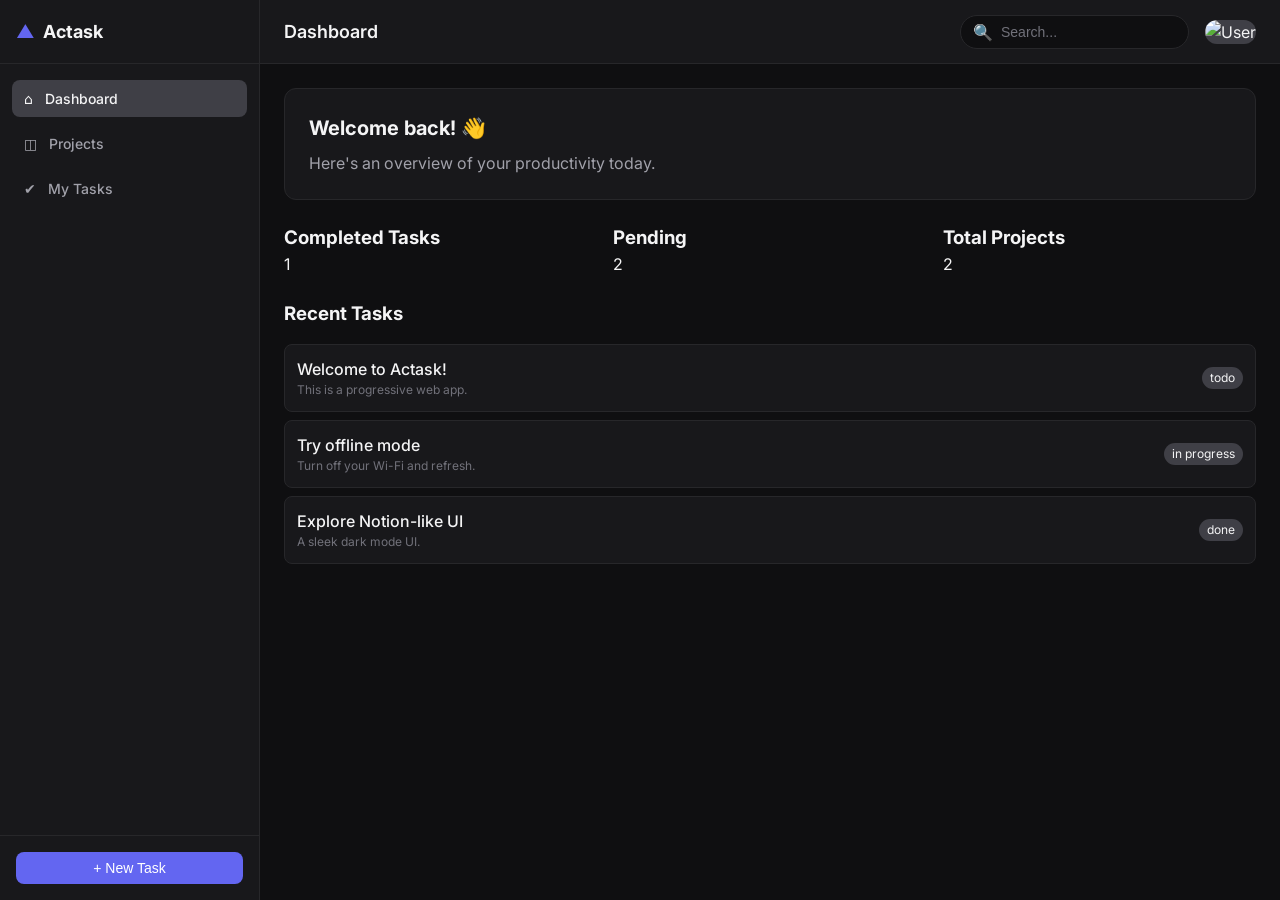
==== index.html @ 81d8a4bd "feat: add CRUD task feature" ====
<!DOCTYPE html>
<html lang="en">

<head>
    <meta charset="UTF-8">
    <meta name="viewport" content="width=device-width, initial-scale=1.0, maximum-scale=1.0, user-scalable=no">
    <title>Actask - Progressive Task Management</title>

    <!-- PWA Meta Tags -->
    <meta name="theme-color" content="#121212">
    <meta name="description" content="A powerful, highly-responsive project and task management application.">
    <link rel="manifest" href="/manifest.json">
    <link rel="icon"
        href="[data-uri]">

    <!-- Fonts: Inter for a clean, modern look -->
    <link rel="preconnect" href="https://fonts.googleapis.com">
    <link rel="preconnect" href="https://fonts.gstatic.com" crossorigin>
    <link href="https://fonts.googleapis.com/css2?family=Inter:wght@300;400;500;600;700&display=swap" rel="stylesheet">

    <!-- Styles -->
    <link rel="stylesheet" href="/styles/variables.css">
    <link rel="stylesheet" href="/styles/main.css">
</head>

<body>

    <div id="app" class="app-container">
        <!-- Sidebar Navigation -->
        <aside class="sidebar">
            <div class="sidebar-header">
                <div class="logo">
                    <span class="logo-icon">▲</span>
                    <span class="logo-text">Actask</span>
                </div>
            </div>
            <nav class="sidebar-nav">
                <a href="#" class="nav-item active" data-view="dashboard">
                    <span class="icon">⌂</span> Dashboard
                </a>
                <a href="#" class="nav-item" data-view="projects">
                    <span class="icon">◫</span> Projects
                </a>
                <a href="#" class="nav-item" data-view="tasks">
                    <span class="icon">✔</span> My Tasks
                </a>
            </nav>
            <div class="sidebar-footer">
                <button class="btn btn-primary w-100" id="btnNewTask">
                    + New Task
                </button>
            </div>
        </aside>

        <!-- Main Content Area -->
        <main class="main-content">
            <header class="topbar">
                <div class="topbar-left">
                    <button class="menu-toggle d-md-none" id="btnMenuToggle">☰</button>
                    <h1 class="page-title" id="pageTitle">Dashboard</h1>
                </div>
                <div class="topbar-right">
                    <div class="search-bar">
                        <span class="icon">🔍</span>
                        <input type="text" placeholder="Search...">
                    </div>
                    <div class="user-profile">
                        <img src="https://api.dicebear.com/7.x/avataaars/svg?seed=Felix" alt="User" class="avatar">
                    </div>
                </div>
            </header>

            <div class="content-view" id="contentView">
                <!-- Dynamic Content Injected Here -->
            </div>
        </main>
    </div>

    <!-- Modals Overlay -->
    <div class="modal-overlay" id="modalOverlay" style="display: none;"></div>

    <!-- Scripts -->
    <script type="module" src="/scripts/app.js"></script>
    <script>
        // Check that service workers are supported
        if ('serviceWorker' in navigator) {
            window.addEventListener('load', () => {
                navigator.serviceWorker.register('/sw.js').then(registration => {
                    console.log('SW registered: ', registration);
                }).catch(registrationError => {
                    console.log('SW registration failed: ', registrationError);
                });
            });
        }
    </script>
</body>

</html>
---- styles/variables.css ----
/* 
   Actask Design System - Variables
   A sleek, native-feel dark mode with highly polished color tokens 
*/

:root {
    /* Color Palette - Dark Mode Primary */
    --bg-base: #0f0f11;
    --bg-surface: #18181b;
    --bg-surface-hover: #27272a;
    --bg-surface-active: #3f3f46;
    
    --border-subtle: #27272a;
    --border-strong: #3f3f46;

    /* Text Colors */
    --text-primary: #f4f4f5;
    --text-secondary: #a1a1aa;
    --text-muted: #71717a;

    /* Accents (Indigo/Violet tint for a premium software feel) */
    --accent-primary: #6366f1;
    --accent-primary-hover: #4f46e5;
    --accent-primary-active: #4338ca;
    
    /* Semantic Colors */
    --color-success: #10b981;
    --color-warning: #f59e0b;
    --color-danger: #ef4444;
    --color-info: #3b82f6;

    /* Typography */
    --font-family-body: 'Inter', system-ui, -apple-system, sans-serif;
    --font-size-xs: 0.75rem;
    --font-size-sm: 0.875rem;
    --font-size-base: 1rem;
    --font-size-lg: 1.125rem;
    --font-size-xl: 1.25rem;
    --font-size-2xl: 1.5rem;
    --font-size-3xl: 1.875rem;

    /* Spacing */
    --space-1: 0.25rem;
    --space-2: 0.5rem;
    --space-3: 0.75rem;
    --space-4: 1rem;
    --space-5: 1.25rem;
    --space-6: 1.5rem;
    --space-8: 2rem;
    --space-10: 2.5rem;
    --space-12: 3rem;

    /* Radii */
    --radius-sm: 0.375rem;
    --radius-md: 0.5rem;
    --radius-lg: 0.75rem;
    --radius-full: 9999px;

    /* Shadows */
    --shadow-sm: 0 1px 2px 0 rgba(0, 0, 0, 0.4);
    --shadow-base: 0 4px 6px -1px rgba(0, 0, 0, 0.4), 0 2px 4px -1px rgba(0, 0, 0, 0.2);
    --shadow-lg: 0 10px 15px -3px rgba(0, 0, 0, 0.5), 0 4px 6px -2px rgba(0, 0, 0, 0.3);
    
    /* Transitions */
    --transition-fast: 150ms cubic-bezier(0.4, 0, 0.2, 1);
    --transition-base: 250ms cubic-bezier(0.4, 0, 0.2, 1);
    
    /* Layout Dimensions */
    --sidebar-width: 260px;
    --topbar-height: 64px;
}
---- styles/main.css ----
/* 
   Actask Global Styles
*/

* {
    box-sizing: border-box;
    margin: 0;
    padding: 0;
}

body {
    font-family: var(--font-family-body);
    background-color: var(--bg-base);
    color: var(--text-primary);
    line-height: 1.5;
    -webkit-font-smoothing: antialiased;
    -moz-osx-font-smoothing: grayscale;
    overflow: hidden;
    /* Prevent body scroll, manage within app-container */
}

/* App Layout */
.app-container {
    display: flex;
    height: 100vh;
    width: 100vw;
    overflow: hidden;
}

/* Sidebar */
.sidebar {
    width: var(--sidebar-width);
    background-color: var(--bg-surface);
    border-right: 1px solid var(--border-subtle);
    display: flex;
    flex-direction: column;
    transition: transform var(--transition-base);
    z-index: 40;
}

.sidebar-header {
    height: var(--topbar-height);
    display: flex;
    align-items: center;
    padding: 0 var(--space-4);
    border-bottom: 1px solid var(--border-subtle);
}

.logo {
    display: flex;
    align-items: center;
    gap: var(--space-2);
    font-weight: 700;
    font-size: var(--font-size-lg);
    color: var(--text-primary);
}

.logo-icon {
    color: var(--accent-primary);
}

.sidebar-nav {
    flex: 1;
    padding: var(--space-4) var(--space-3);
    display: flex;
    flex-direction: column;
    gap: var(--space-2);
    overflow-y: auto;
}

.nav-item {
    display: flex;
    align-items: center;
    gap: var(--space-3);
    padding: var(--space-2) var(--space-3);
    color: var(--text-secondary);
    text-decoration: none;
    border-radius: var(--radius-md);
    font-size: var(--font-size-sm);
    font-weight: 500;
    transition: background-color var(--transition-fast), color var(--transition-fast);
}

.nav-item:hover {
    background-color: var(--bg-surface-hover);
    color: var(--text-primary);
}

.nav-item.active {
    background-color: var(--bg-surface-active);
    color: var(--text-primary);
}

.sidebar-footer {
    padding: var(--space-4);
    border-top: 1px solid var(--border-subtle);
}

/* Main Content */
.main-content {
    flex: 1;
    display: flex;
    flex-direction: column;
    min-width: 0;
    /* Important for preventing flex children from pushing out of bounds */
}

/* Topbar */
.topbar {
    height: var(--topbar-height);
    background-color: var(--bg-surface);
    border-bottom: 1px solid var(--border-subtle);
    display: flex;
    align-items: center;
    justify-content: space-between;
    padding: 0 var(--space-6);
    z-index: 30;
}

.topbar-left,
.topbar-right {
    display: flex;
    align-items: center;
    gap: var(--space-4);
}

.page-title {
    font-size: var(--font-size-lg);
    font-weight: 600;
}

.search-bar {
    display: flex;
    align-items: center;
    background-color: var(--bg-base);
    border: 1px solid var(--border-subtle);
    border-radius: var(--radius-full);
    padding: var(--space-1) var(--space-3);
    gap: var(--space-2);
    max-width: 240px;
    transition: border-color var(--transition-fast);
}

.search-bar:focus-within {
    border-color: var(--accent-primary);
}

.search-bar input {
    background: transparent;
    border: none;
    color: var(--text-primary);
    font-size: var(--font-size-sm);
    outline: none;
    width: 100%;
}

.search-bar input::placeholder {
    color: var(--text-muted);
}

.avatar {
    width: 32px;
    height: 32px;
    border-radius: var(--radius-full);
    background-color: var(--bg-surface-active);
}

/* Content View (Dynamic injection target) */
.content-view {
    flex: 1;
    overflow-y: auto;
    padding: var(--space-6);
    background-color: var(--bg-base);
}

/* Buttons */
.btn {
    display: inline-flex;
    align-items: center;
    justify-content: center;
    padding: var(--space-2) var(--space-4);
    font-size: var(--font-size-sm);
    font-weight: 500;
    border-radius: var(--radius-md);
    border: none;
    cursor: pointer;
    transition: background-color var(--transition-fast), transform var(--transition-fast);
}

.btn:active {
    transform: scale(0.98);
}

.btn-primary {
    background-color: var(--accent-primary);
    color: #ffffff;
}

.btn-primary:hover {
    background-color: var(--accent-primary-hover);
}

.w-100 {
    width: 100%;
}

/* Utilities (Hide on desktop, show on mobile) */
.d-md-none {
    display: none;
}

.menu-toggle {
    background: transparent;
    border: none;
    color: var(--text-primary);
    font-size: var(--font-size-xl);
    cursor: pointer;
}

/* Modals Overlay */
.modal-overlay {
    position: fixed;
    top: 0;
    left: 0;
    width: 100vw;
    height: 100vh;
    background-color: rgba(0, 0, 0, 0.5);
    backdrop-filter: blur(4px);
    z-index: 100;
}

/* Responsive */
@media (max-width: 768px) {
    .sidebar {
        position: absolute;
        height: 100%;
        transform: translateX(-100%);
        box-shadow: var(--shadow-lg);
    }

    .sidebar.open {
        transform: translateX(0);
    }

    .d-md-none {
        display: block;
    }

    .topbar {
        padding: 0 var(--space-4);
    }
}
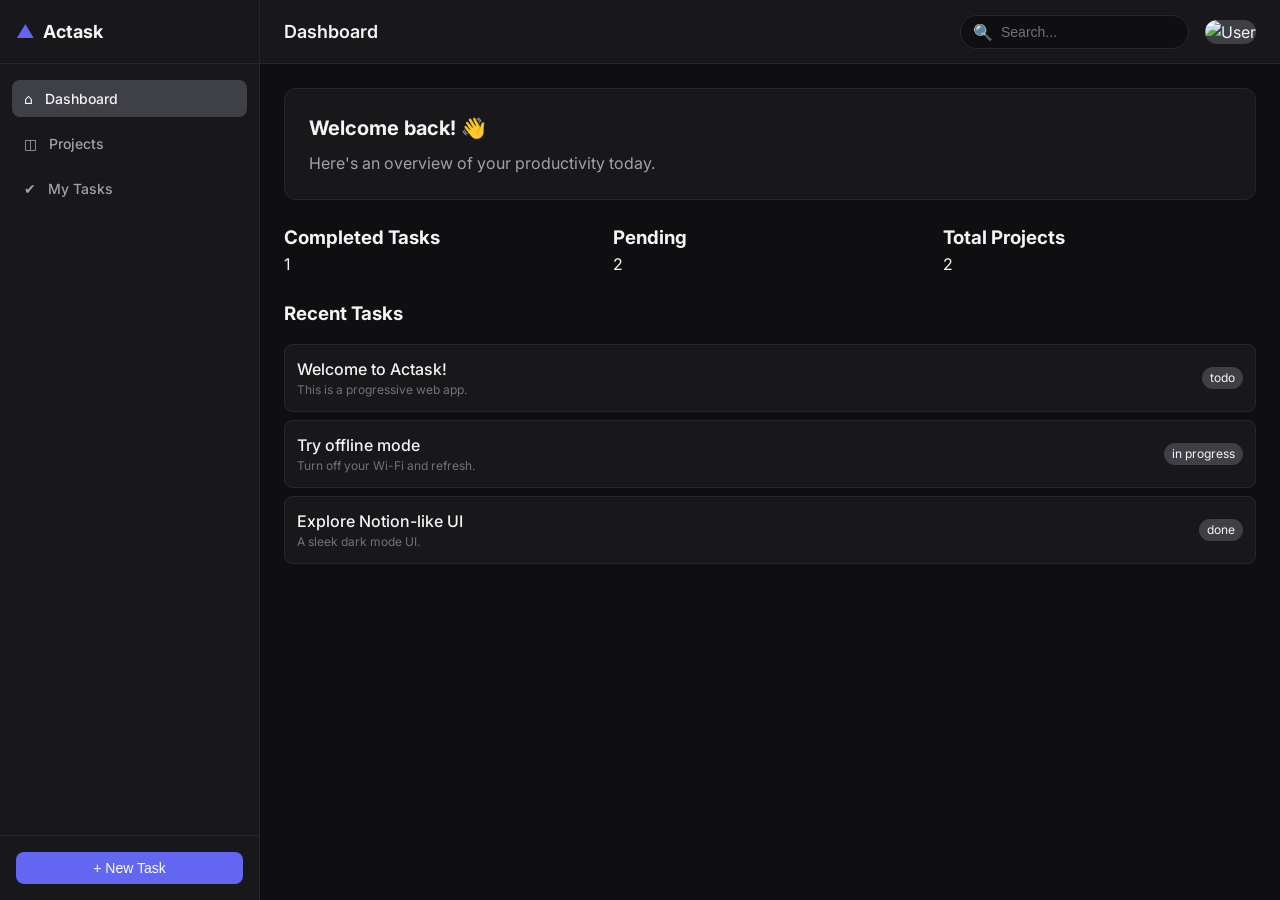
==== commit 2275422c: "fix: update paths after moving source files" ====
--- a/index.html
+++ b/index.html
@@ -80,7 +80,7 @@
     <div class="modal-overlay" id="modalOverlay" style="display: none;"></div>
 
     <!-- Scripts -->
-    <script type="module" src="/scripts/app.js"></script>
+    <script type="module" src="/src/app.js"></script>
     <script>
         // Check that service workers are supported
         if ('serviceWorker' in navigator) {
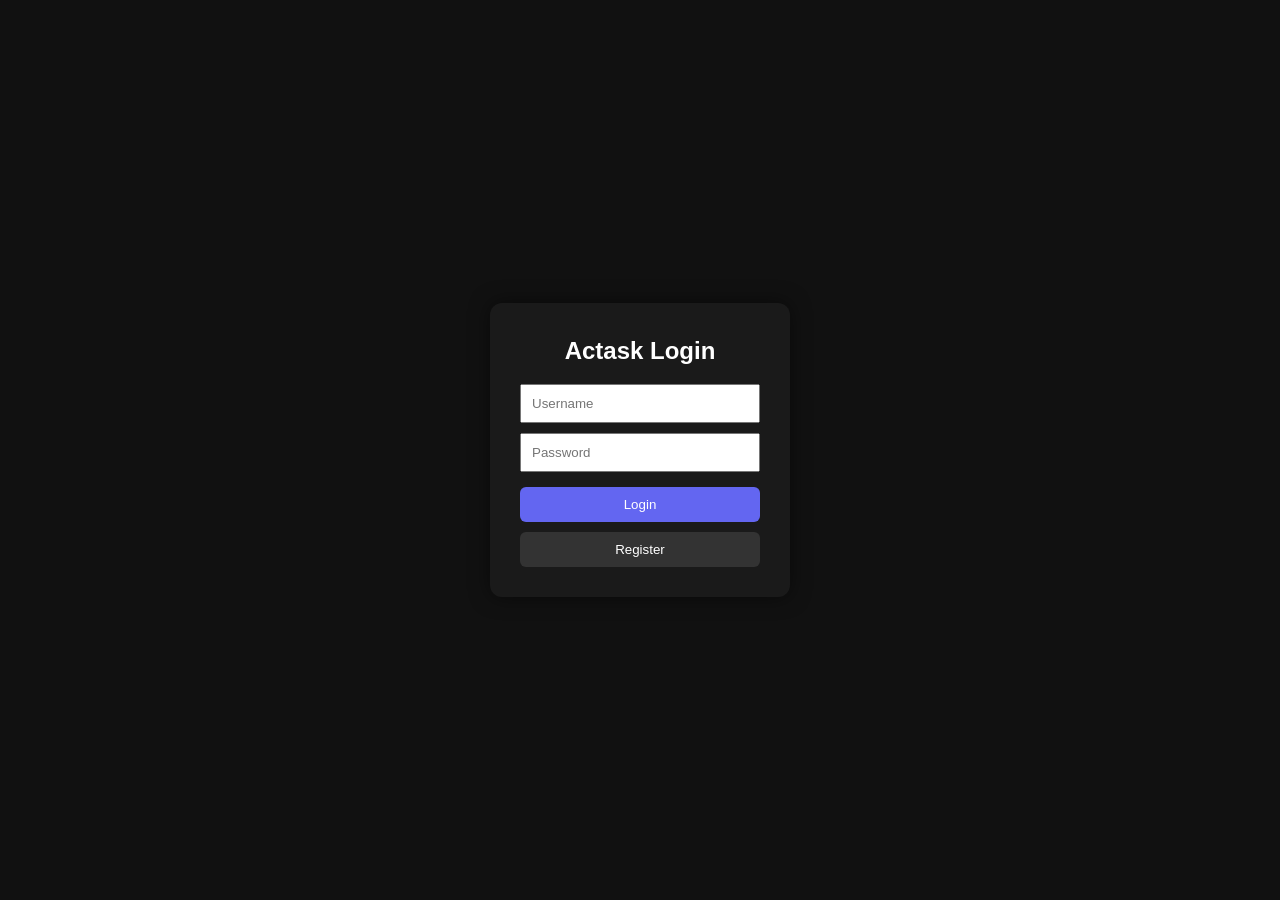
==== commit bd283d9b: "fix: update paths after moving source files" ====
--- a/index.html
+++ b/index.html
@@ -1,98 +1,145 @@
-<!DOCTYPE html>
+<!doctype html>
 <html lang="en">
-
-<head>
-    <meta charset="UTF-8">
-    <meta name="viewport" content="width=device-width, initial-scale=1.0, maximum-scale=1.0, user-scalable=no">
+  <head>
+    <meta charset="UTF-8" />
+    <meta
+      name="viewport"
+      content="width=device-width, initial-scale=1.0, maximum-scale=1.0, user-scalable=no"
+    />
     <title>Actask - Progressive Task Management</title>
 
     <!-- PWA Meta Tags -->
-    <meta name="theme-color" content="#121212">
-    <meta name="description" content="A powerful, highly-responsive project and task management application.">
-    <link rel="manifest" href="/manifest.json">
-    <link rel="icon"
-        href="[data-uri]">
+    <meta name="theme-color" content="#121212" />
+    <meta
+      name="description"
+      content="A powerful, highly-responsive project and task management application."
+    />
+    <link rel="manifest" href="/manifest.json" />
+    <link
+      rel="icon"
+      href="[data-uri]"
+    />
 
     <!-- Fonts: Inter for a clean, modern look -->
-    <link rel="preconnect" href="https://fonts.googleapis.com">
-    <link rel="preconnect" href="https://fonts.gstatic.com" crossorigin>
-    <link href="https://fonts.googleapis.com/css2?family=Inter:wght@300;400;500;600;700&display=swap" rel="stylesheet">
+    <link rel="preconnect" href="https://fonts.googleapis.com" />
+    <link rel="preconnect" href="https://fonts.gstatic.com" crossorigin />
+    <link
+      href="https://fonts.googleapis.com/css2?family=Inter:wght@300;400;500;600;700&display=swap"
+      rel="stylesheet"
+    />
 
     <!-- Styles -->
-    <link rel="stylesheet" href="/styles/variables.css">
-    <link rel="stylesheet" href="/styles/main.css">
-</head>
+    <link rel="stylesheet" href="/styles/variables.css" />
+    <link rel="stylesheet" href="/styles/main.css" />
+  </head>
 
-<body>
+  <body>
+    <div id="app" class="app-container">
+      <!-- Sidebar Navigation -->
+      <aside class="sidebar">
+        <div class="sidebar-header">
+          <div class="logo">
+            <span class="logo-icon">▲</span>
+            <span class="logo-text">Actask</span>
+          </div>
+        </div>
+        <nav class="sidebar-nav">
+          <a href="#" class="nav-item active" data-view="dashboard">
+            <span class="icon">⌂</span> Dashboard
+          </a>
+          <a href="#" class="nav-item" data-view="projects">
+            <span class="icon">◫</span> Projects
+          </a>
+          <a href="#" class="nav-item" data-view="tasks">
+            <span class="icon">✔</span> My Tasks
+          </a>
+        </nav>
+        <div class="sidebar-footer">
+          <button class="btn btn-primary w-100" id="btnNewTask">
+            + New Task
+          </button>
+        </div>
+      </aside>
 
-    <div id="app" class="app-container">
-        <!-- Sidebar Navigation -->
-        <aside class="sidebar">
-            <div class="sidebar-header">
-                <div class="logo">
-                    <span class="logo-icon">▲</span>
-                    <span class="logo-text">Actask</span>
-                </div>
+      <!-- Main Content Area -->
+      <main class="main-content">
+        <header class="topbar">
+          <div class="topbar-left">
+            <button class="menu-toggle d-md-none" id="btnMenuToggle">☰</button>
+            <h1 class="page-title" id="pageTitle">Dashboard</h1>
+          </div>
+          <div
+            class="topbar-right"
+            style="display: flex; align-items: center; gap: 12px"
+          >
+            <div class="search-bar">
+              <span class="icon">🔍</span>
+              <input type="text" placeholder="Search..." />
             </div>
-            <nav class="sidebar-nav">
-                <a href="#" class="nav-item active" data-view="dashboard">
-                    <span class="icon">⌂</span> Dashboard
-                </a>
-                <a href="#" class="nav-item" data-view="projects">
-                    <span class="icon">◫</span> Projects
-                </a>
-                <a href="#" class="nav-item" data-view="tasks">
-                    <span class="icon">✔</span> My Tasks
-                </a>
-            </nav>
-            <div class="sidebar-footer">
-                <button class="btn btn-primary w-100" id="btnNewTask">
-                    + New Task
-                </button>
+
+            <button
+              id="logoutBtn"
+              style="
+                padding: 6px 14px;
+                border-radius: 6px;
+                border: none;
+                background: #ef4444;
+                color: white;
+                cursor: pointer;
+              "
+            >
+              Logout
+            </button>
+
+            <div class="user-profile">
+              <img
+                src="https://api.dicebear.com/7.x/avataaars/svg?seed=Felix"
+                class="avatar"
+              />
             </div>
-        </aside>
+          </div>
+        </header>
 
-        <!-- Main Content Area -->
-        <main class="main-content">
-            <header class="topbar">
-                <div class="topbar-left">
-                    <button class="menu-toggle d-md-none" id="btnMenuToggle">☰</button>
-                    <h1 class="page-title" id="pageTitle">Dashboard</h1>
-                </div>
-                <div class="topbar-right">
-                    <div class="search-bar">
-                        <span class="icon">🔍</span>
-                        <input type="text" placeholder="Search...">
-                    </div>
-                    <div class="user-profile">
-                        <img src="https://api.dicebear.com/7.x/avataaars/svg?seed=Felix" alt="User" class="avatar">
-                    </div>
-                </div>
-            </header>
-
-            <div class="content-view" id="contentView">
-                <!-- Dynamic Content Injected Here -->
-            </div>
-        </main>
+        <div class="content-view" id="contentView">
+          <!-- Dynamic Content Injected Here -->
+        </div>
+      </main>
     </div>
 
     <!-- Modals Overlay -->
-    <div class="modal-overlay" id="modalOverlay" style="display: none;"></div>
+    <div class="modal-overlay" id="modalOverlay" style="display: none"></div>
 
     <!-- Scripts -->
     <script type="module" src="/src/app.js"></script>
     <script>
-        // Check that service workers are supported
-        if ('serviceWorker' in navigator) {
-            window.addEventListener('load', () => {
-                navigator.serviceWorker.register('/sw.js').then(registration => {
-                    console.log('SW registered: ', registration);
-                }).catch(registrationError => {
-                    console.log('SW registration failed: ', registrationError);
-                });
-            });
-        }
+      // Check that service workers are supported
+      if ("serviceWorker" in navigator) {
+        const isLocalhost =
+          location.hostname === "localhost" ||
+          location.hostname === "127.0.0.1";
+
+        window.addEventListener("load", async () => {
+          // ❌ DEV MODE → hapus service worker lama
+          if (isLocalhost) {
+            const regs = await navigator.serviceWorker.getRegistrations();
+            for (let reg of regs) {
+              await reg.unregister();
+            }
+            console.log("SW disabled in development");
+            return;
+          }
+
+          // ✅ PRODUCTION → register
+          navigator.serviceWorker
+            .register("/sw.js")
+            .then((reg) => console.log("SW registered:", reg))
+            .catch((err) => console.log("SW failed:", err));
+        });
+      }
     </script>
-</body>
-
-</html>+    <script type="module">
+      import { Auth } from "/src/auth.js";
+      window.logout = Auth.logout;
+    </script>
+  </body>
+</html>
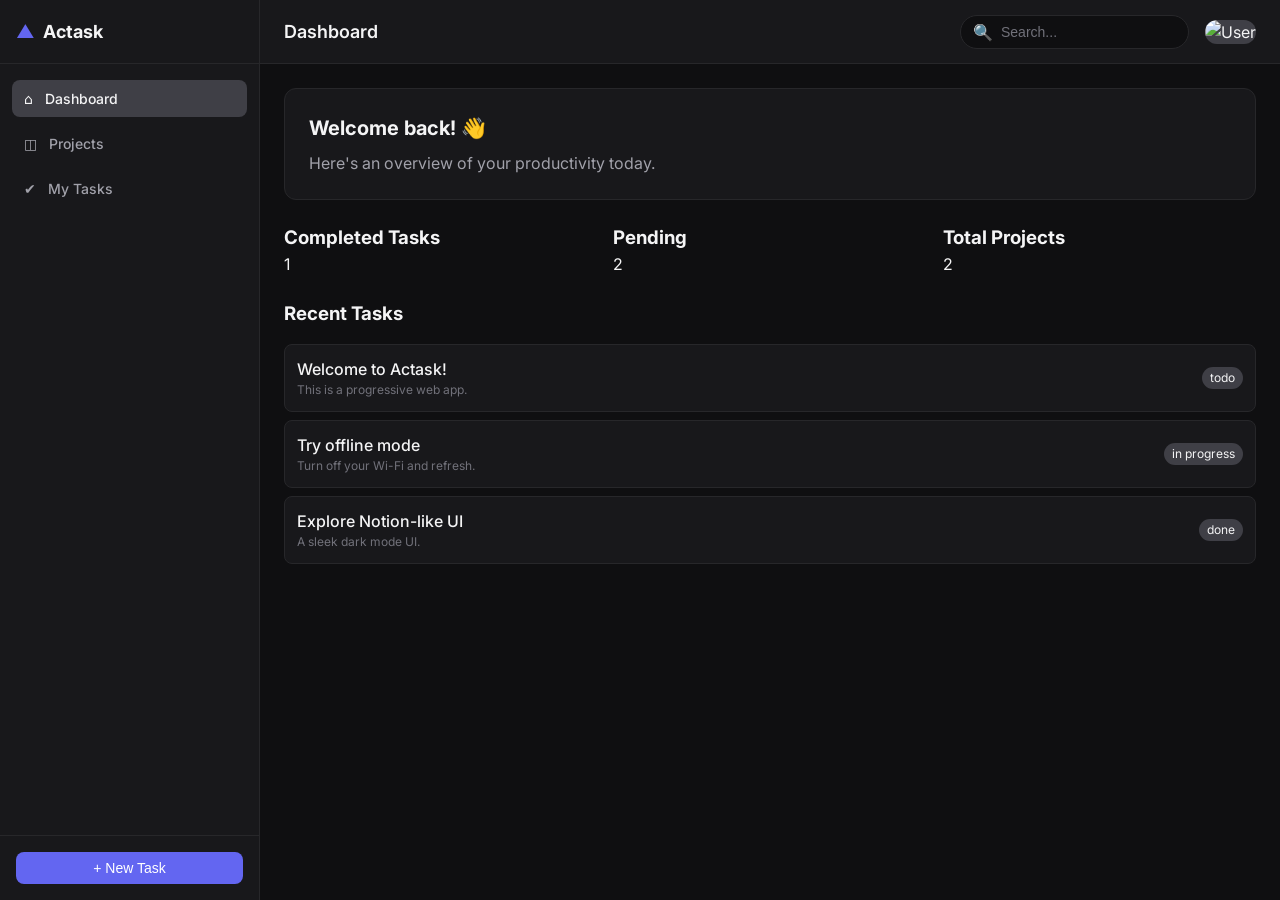
==== commit a4c04c1b: "feat: add CRUD task feature" ====
--- a/index.html
+++ b/index.html
@@ -1,145 +1,98 @@
-<!doctype html>
+<!DOCTYPE html>
 <html lang="en">
-  <head>
-    <meta charset="UTF-8" />
-    <meta
-      name="viewport"
-      content="width=device-width, initial-scale=1.0, maximum-scale=1.0, user-scalable=no"
-    />
+
+<head>
+    <meta charset="UTF-8">
+    <meta name="viewport" content="width=device-width, initial-scale=1.0, maximum-scale=1.0, user-scalable=no">
     <title>Actask - Progressive Task Management</title>
 
     <!-- PWA Meta Tags -->
-    <meta name="theme-color" content="#121212" />
-    <meta
-      name="description"
-      content="A powerful, highly-responsive project and task management application."
-    />
-    <link rel="manifest" href="/manifest.json" />
-    <link
-      rel="icon"
-      href="[data-uri]"
-    />
+    <meta name="theme-color" content="#121212">
+    <meta name="description" content="A powerful, highly-responsive project and task management application.">
+    <link rel="manifest" href="/manifest.json">
+    <link rel="icon"
+        href="[data-uri]">
 
     <!-- Fonts: Inter for a clean, modern look -->
-    <link rel="preconnect" href="https://fonts.googleapis.com" />
-    <link rel="preconnect" href="https://fonts.gstatic.com" crossorigin />
-    <link
-      href="https://fonts.googleapis.com/css2?family=Inter:wght@300;400;500;600;700&display=swap"
-      rel="stylesheet"
-    />
+    <link rel="preconnect" href="https://fonts.googleapis.com">
+    <link rel="preconnect" href="https://fonts.gstatic.com" crossorigin>
+    <link href="https://fonts.googleapis.com/css2?family=Inter:wght@300;400;500;600;700&display=swap" rel="stylesheet">
 
     <!-- Styles -->
-    <link rel="stylesheet" href="/styles/variables.css" />
-    <link rel="stylesheet" href="/styles/main.css" />
-  </head>
+    <link rel="stylesheet" href="/styles/variables.css">
+    <link rel="stylesheet" href="/styles/main.css">
+</head>
 
-  <body>
+<body>
+
     <div id="app" class="app-container">
-      <!-- Sidebar Navigation -->
-      <aside class="sidebar">
-        <div class="sidebar-header">
-          <div class="logo">
-            <span class="logo-icon">▲</span>
-            <span class="logo-text">Actask</span>
-          </div>
-        </div>
-        <nav class="sidebar-nav">
-          <a href="#" class="nav-item active" data-view="dashboard">
-            <span class="icon">⌂</span> Dashboard
-          </a>
-          <a href="#" class="nav-item" data-view="projects">
-            <span class="icon">◫</span> Projects
-          </a>
-          <a href="#" class="nav-item" data-view="tasks">
-            <span class="icon">✔</span> My Tasks
-          </a>
-        </nav>
-        <div class="sidebar-footer">
-          <button class="btn btn-primary w-100" id="btnNewTask">
-            + New Task
-          </button>
-        </div>
-      </aside>
+        <!-- Sidebar Navigation -->
+        <aside class="sidebar">
+            <div class="sidebar-header">
+                <div class="logo">
+                    <span class="logo-icon">▲</span>
+                    <span class="logo-text">Actask</span>
+                </div>
+            </div>
+            <nav class="sidebar-nav">
+                <a href="#" class="nav-item active" data-view="dashboard">
+                    <span class="icon">⌂</span> Dashboard
+                </a>
+                <a href="#" class="nav-item" data-view="projects">
+                    <span class="icon">◫</span> Projects
+                </a>
+                <a href="#" class="nav-item" data-view="tasks">
+                    <span class="icon">✔</span> My Tasks
+                </a>
+            </nav>
+            <div class="sidebar-footer">
+                <button class="btn btn-primary w-100" id="btnNewTask">
+                    + New Task
+                </button>
+            </div>
+        </aside>
 
-      <!-- Main Content Area -->
-      <main class="main-content">
-        <header class="topbar">
-          <div class="topbar-left">
-            <button class="menu-toggle d-md-none" id="btnMenuToggle">☰</button>
-            <h1 class="page-title" id="pageTitle">Dashboard</h1>
-          </div>
-          <div
-            class="topbar-right"
-            style="display: flex; align-items: center; gap: 12px"
-          >
-            <div class="search-bar">
-              <span class="icon">🔍</span>
-              <input type="text" placeholder="Search..." />
+        <!-- Main Content Area -->
+        <main class="main-content">
+            <header class="topbar">
+                <div class="topbar-left">
+                    <button class="menu-toggle d-md-none" id="btnMenuToggle">☰</button>
+                    <h1 class="page-title" id="pageTitle">Dashboard</h1>
+                </div>
+                <div class="topbar-right">
+                    <div class="search-bar">
+                        <span class="icon">🔍</span>
+                        <input type="text" placeholder="Search...">
+                    </div>
+                    <div class="user-profile">
+                        <img src="https://api.dicebear.com/7.x/avataaars/svg?seed=Felix" alt="User" class="avatar">
+                    </div>
+                </div>
+            </header>
+
+            <div class="content-view" id="contentView">
+                <!-- Dynamic Content Injected Here -->
             </div>
-
-            <button
-              id="logoutBtn"
-              style="
-                padding: 6px 14px;
-                border-radius: 6px;
-                border: none;
-                background: #ef4444;
-                color: white;
-                cursor: pointer;
-              "
-            >
-              Logout
-            </button>
-
-            <div class="user-profile">
-              <img
-                src="https://api.dicebear.com/7.x/avataaars/svg?seed=Felix"
-                class="avatar"
-              />
-            </div>
-          </div>
-        </header>
-
-        <div class="content-view" id="contentView">
-          <!-- Dynamic Content Injected Here -->
-        </div>
-      </main>
+        </main>
     </div>
 
     <!-- Modals Overlay -->
-    <div class="modal-overlay" id="modalOverlay" style="display: none"></div>
+    <div class="modal-overlay" id="modalOverlay" style="display: none;"></div>
 
     <!-- Scripts -->
-    <script type="module" src="/src/app.js"></script>
+    <script type="module" src="/scripts/app.js"></script>
     <script>
-      // Check that service workers are supported
-      if ("serviceWorker" in navigator) {
-        const isLocalhost =
-          location.hostname === "localhost" ||
-          location.hostname === "127.0.0.1";
+        // Check that service workers are supported
+        if ('serviceWorker' in navigator) {
+            window.addEventListener('load', () => {
+                navigator.serviceWorker.register('/sw.js').then(registration => {
+                    console.log('SW registered: ', registration);
+                }).catch(registrationError => {
+                    console.log('SW registration failed: ', registrationError);
+                });
+            });
+        }
+    </script>
+</body>
 
-        window.addEventListener("load", async () => {
-          // ❌ DEV MODE → hapus service worker lama
-          if (isLocalhost) {
-            const regs = await navigator.serviceWorker.getRegistrations();
-            for (let reg of regs) {
-              await reg.unregister();
-            }
-            console.log("SW disabled in development");
-            return;
-          }
-
-          // ✅ PRODUCTION → register
-          navigator.serviceWorker
-            .register("/sw.js")
-            .then((reg) => console.log("SW registered:", reg))
-            .catch((err) => console.log("SW failed:", err));
-        });
-      }
-    </script>
-    <script type="module">
-      import { Auth } from "/src/auth.js";
-      window.logout = Auth.logout;
-    </script>
-  </body>
-</html>
+</html>
